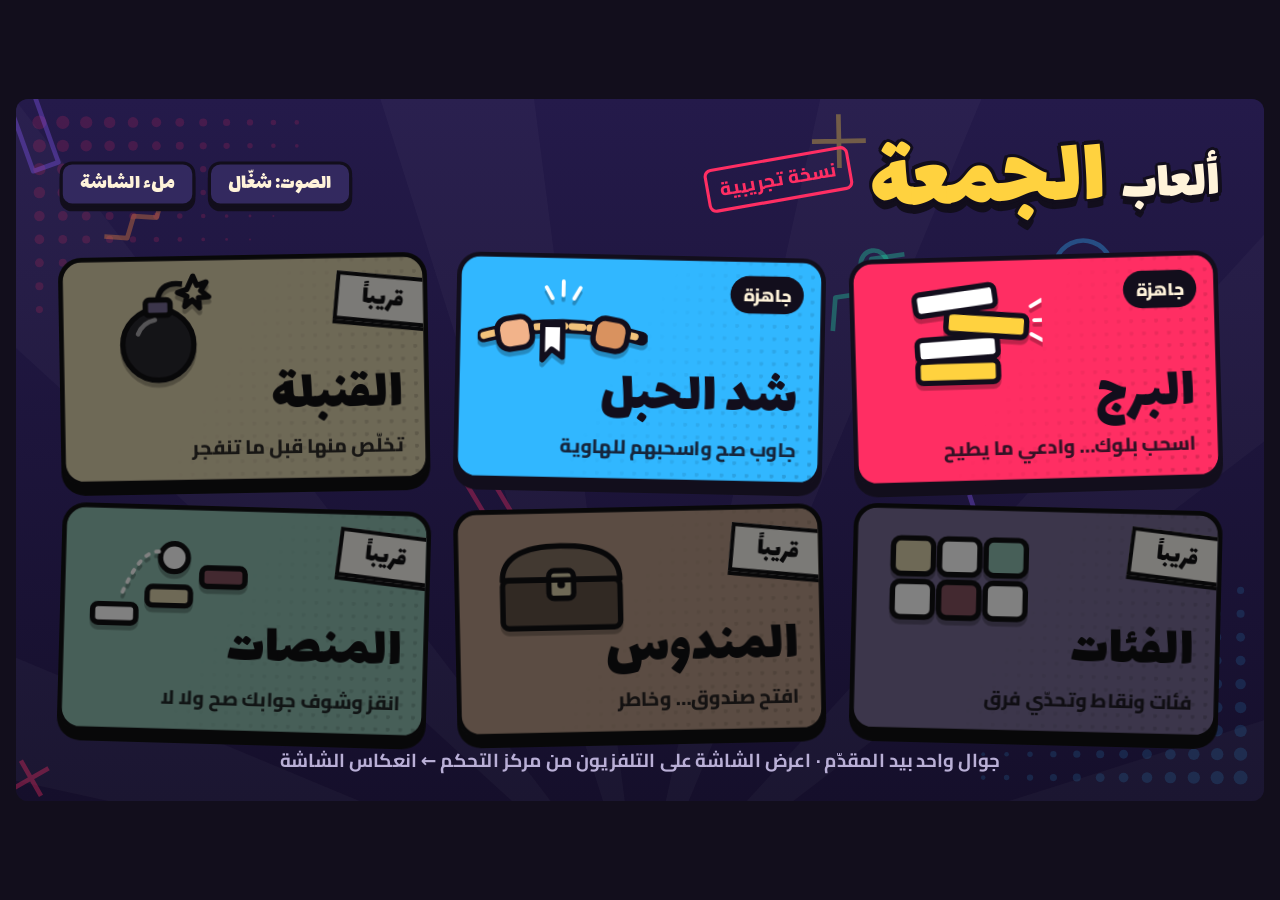
==== app/index.html @ 6bf96b6d "Add party games prototype: tower and tug of war Single-phone, TV-mirrored party quiz app shell with " ====
<!DOCTYPE html>
<html lang="ar" dir="rtl">
<head>
<meta charset="utf-8">
<meta name="viewport" content="width=device-width, initial-scale=1, viewport-fit=cover, user-scalable=no">
<meta name="apple-mobile-web-app-capable" content="yes">
<meta name="mobile-web-app-capable" content="yes">
<meta name="apple-mobile-web-app-status-bar-style" content="black-translucent">
<meta name="theme-color" content="#120E1C">
<title>ألعاب الجمعة</title>
<link rel="preconnect" href="https://fonts.googleapis.com">
<link rel="preconnect" href="https://fonts.gstatic.com" crossorigin>
<link rel="stylesheet" href="https://fonts.googleapis.com/css2?family=Cairo:wght@700;800;900&family=Lalezar&display=swap">
<link rel="stylesheet" href="css/app.css">
</head>
<body>
<!--APP-->
<div id="frame">
  <div id="wrap">
    <div id="stage" dir="rtl" lang="ar">
      <canvas id="cv"></canvas>
      <div id="ui"></div>
      <div id="fx"></div>
    </div>
  </div>
</div>
<div id="hint" dir="rtl">اقلب الجوال بالعرض عشان تكبر الشاشة</div>
<script src="js/matter.min.js"></script>
<script src="js/core.js"></script>
<script src="js/questions.js"></script>
<script src="js/ui.js"></script>
<script src="js/tower.js"></script>
<script src="js/tug.js"></script>
<script>
  document.documentElement.setAttribute('dir', 'rtl'); document.documentElement.setAttribute('lang', 'ar');
  G.boot(); G.UI.home();
  if (document.fonts && document.fonts.ready) document.fonts.ready.then(function () { if (G.scene === G.MenuScene) { var s = document.querySelector('.setup'); if (!s) G.UI.home(); } });
</script>
<!--/APP-->
</body>
</html>
---- app/css/app.css ----
/* Layout: a fixed 1600×900 game stage scaled to fit any screen (phone mirrored to a TV); comic-ink UI drawn on top of a canvas scene */
:root{
  --ink:#120E1C; --night:#17122B; --panel:#241C44; --panel2:#33295F; --paper:#FFF3DA; --mute:#B9AFD6;
  --hot:#FF2E63; --acid:#FFD23F; --mint:#1FE0A8; --sky:#31B7FF; --violet:#8B5CFF; --orange:#FF8A3D;
  --display:"Lalezar","Cairo",system-ui,sans-serif;
  --body:"Cairo",system-ui,-apple-system,"Geeza Pro",sans-serif;
  --out: 4px 0 0 var(--ink), -4px 0 0 var(--ink), 0 4px 0 var(--ink), 0 -4px 0 var(--ink), 3px 3px 0 var(--ink), -3px 3px 0 var(--ink), 3px -3px 0 var(--ink), -3px -3px 0 var(--ink);
  color-scheme:dark;
}
*{box-sizing:border-box}
html,body{height:100%}
body{margin:0;background:var(--ink);color:var(--paper);font-family:var(--body);overflow:hidden;overscroll-behavior:none;
  -webkit-user-select:none;user-select:none;-webkit-tap-highlight-color:transparent;touch-action:manipulation}
#frame{height:100%;display:grid;place-items:center;padding-block:0;
  padding-left:max(16px,env(safe-area-inset-left,0px));padding-right:max(16px,env(safe-area-inset-right,0px))}
#wrap{position:relative;overflow:hidden;border-radius:12px;max-width:100%}
#stage{position:absolute;left:0;top:0;width:1600px;height:900px;transform-origin:0 0;overflow:hidden;background:var(--night)}
#cv{position:absolute;left:0;top:0;width:1600px;height:900px;display:block}
#ui{position:absolute;inset:0;pointer-events:none}
#ui>*{pointer-events:auto}
#fx{position:absolute;inset:0;pointer-events:none;opacity:0}
#hint{display:none;position:fixed;inset:auto 0 0 0;text-align:center;font:700 14px var(--body);color:var(--mute);
  padding:10px 16px calc(10px + env(safe-area-inset-bottom,0px))}
@media (orientation:portrait) and (pointer:coarse){#hint{display:block}}
button{font-family:inherit;cursor:pointer}
button:focus-visible,input:focus-visible{outline:5px solid var(--acid);outline-offset:4px}
h1,h2,p{margin:0}

/* ---- comic buttons ---- */
.btn{font-family:var(--display);font-size:40px;line-height:1.1;color:var(--ink);background:var(--acid);border:5px solid var(--ink);
  border-radius:20px;padding:16px 38px;box-shadow:0 8px 0 var(--ink);transition:transform .08s,box-shadow .08s,filter .15s;white-space:nowrap}
.btn:hover{filter:brightness(1.08)}
.btn:active{transform:translateY(6px);box-shadow:0 2px 0 var(--ink)}
.btn.hot{background:var(--hot);color:#fff}
.btn.mint{background:var(--mint)}
.btn.dark{background:var(--panel2);color:var(--paper)}
.btn.sm{font-size:28px;padding:10px 22px;border-width:4px;border-radius:16px;box-shadow:0 6px 0 var(--ink)}
.btn.go{font-size:56px;padding:16px 80px;background:var(--hot);color:#fff;transform:rotate(-1.5deg);animation:pulse 1.6s ease-in-out infinite}

.screen{position:absolute;inset:0;display:flex;flex-direction:column;padding:34px 56px}

/* ---- home ---- */
.hhead{display:flex;justify-content:space-between;align-items:center;height:150px}
.logo{display:flex;align-items:baseline;gap:18px;font-family:var(--display);line-height:1;transform:rotate(-2deg)}
.logo .l1{font-size:70px;color:var(--paper);text-shadow:var(--out),0 10px 0 var(--ink)}
.logo .l2{font-size:124px;color:var(--acid);text-shadow:var(--out),0 12px 0 var(--ink)}
.stamp{font:800 24px var(--body);color:var(--hot);border:4px solid var(--hot);border-radius:10px;padding:2px 14px;transform:rotate(-8deg) translateY(-30px);letter-spacing:.02em}
.hbtns{display:flex;gap:16px}
.games{flex:1;min-height:0;display:grid;grid-template-columns:repeat(3,1fr);grid-template-rows:repeat(2,1fr);gap:30px 34px;padding:16px 0 10px}
.gcard{position:relative;background:var(--c);border:6px solid var(--ink);border-radius:30px;box-shadow:0 12px 0 var(--ink);min-height:0;
  transform:rotate(var(--r));text-align:start;padding:16px 28px 18px;display:flex;flex-direction:column;justify-content:flex-end;
  color:var(--ink);overflow:hidden;animation:cardIn .5s cubic-bezier(.2,1.5,.4,1) both;animation-delay:var(--d);transition:transform .15s,box-shadow .15s}
.gcard::before{content:"";position:absolute;inset:0;background:radial-gradient(circle at 2px 2px,rgba(0,0,0,.16) 2.5px,transparent 3px) 0 0/16px 16px;
  -webkit-mask:linear-gradient(120deg,transparent 45%,#000);mask:linear-gradient(120deg,transparent 45%,#000);pointer-events:none}
.gcard:not(.locked):hover{transform:rotate(0) scale(1.03)}
.gcard:active{transform:rotate(var(--r)) translateY(8px);box-shadow:0 4px 0 var(--ink)}
.gart{position:absolute;top:16px;inset-inline-end:22px;width:218px}
.gart svg{width:100%;display:block;filter:drop-shadow(0 6px 0 rgba(0,0,0,.25))}
.gname{font-family:var(--display);font-size:74px;line-height:1.05;position:relative;white-space:nowrap}
.gdesc{font:800 25px var(--body);position:relative;opacity:.85;white-space:nowrap}
.gtag{position:absolute;top:18px;inset-inline-start:22px;font:900 22px var(--body);background:var(--ink);color:var(--paper);border-radius:99px;padding:3px 16px}
.gcard.locked{filter:saturate(.25) brightness(.5)}
.soon{position:absolute;top:22px;inset-inline-start:-10px;font-family:var(--display);font-size:34px;background:var(--paper);color:var(--ink);
  border:5px solid var(--ink);padding:0 30px;transform:rotate(6deg);box-shadow:0 5px 0 var(--ink)}
.gcard.nope{animation:nope .35s}
.hfoot{text-align:center;font:700 24px var(--body);color:var(--mute);height:40px}

/* ---- setup ---- */
.shead{display:flex;align-items:center;gap:30px;height:140px}
.stitle{flex:1}
.stitle h1{font-family:var(--display);font-weight:400;font-size:92px;line-height:1;color:var(--acid);text-shadow:var(--out),0 10px 0 var(--ink)}
.stitle p{font:700 25px/1.5 var(--body);color:var(--mute);max-width:1150px;padding-top:6px}
.sgrid{flex:1;display:flex;gap:30px;align-items:stretch;min-height:0;padding-top:14px}
.panel{background:var(--panel);border:5px solid var(--ink);border-radius:26px;box-shadow:0 10px 0 var(--ink);padding:22px 26px;width:440px;display:flex;flex-direction:column;gap:18px}
.panel.grow{flex:1;width:auto;min-width:0}
.phead{display:flex;justify-content:space-between;align-items:center}
.phead h2{font-family:var(--display);font-weight:400;font-size:46px;line-height:1}
.seg{display:flex;background:var(--ink);border-radius:14px;padding:5px;gap:5px}
.seg button{border:0;background:transparent;color:var(--paper);font:800 24px var(--body);padding:6px 16px;border-radius:10px}
.seg button.on{background:var(--acid);color:var(--ink)}
.tnames{display:flex;flex-direction:column;gap:16px}
.tnames label{display:flex;align-items:center;gap:14px}
.tnames i{width:40px;height:40px;border-radius:12px;background:var(--c);border:5px solid var(--ink);flex:none;transform:rotate(-6deg)}
.tnames input{flex:1;min-width:0;font:800 34px var(--body);background:var(--ink);color:var(--paper);border:5px solid var(--c);border-radius:16px;padding:8px 18px;
  -webkit-user-select:text;user-select:text}
.styles{display:grid;grid-template-columns:repeat(4,1fr);gap:18px;align-content:start}
.styles.c3{grid-template-columns:repeat(3,1fr);padding:0 40px}
.stile{position:relative;background:var(--ink);border:5px solid var(--ink);border-radius:18px;padding:0;overflow:hidden;color:var(--paper);
  display:flex;flex-direction:column;transition:transform .12s;box-shadow:0 6px 0 var(--ink)}
.stile canvas{width:100%;display:block;aspect-ratio:16/9}
.stile span{font-family:var(--display);font-size:29px;padding:4px 8px 6px;line-height:1.1}
.stile em{position:absolute;top:8px;inset-inline-start:8px;font:900 18px var(--body);font-style:normal;background:var(--hot);color:#fff;border-radius:99px;padding:0 12px;border:3px solid var(--ink)}
.stile.on{border-color:var(--acid);transform:translateY(-6px) rotate(-1.5deg);box-shadow:0 12px 0 var(--ink)}
.stile.on span{background:var(--acid);color:var(--ink)}
.sgo{display:flex;justify-content:center;padding-top:22px;height:128px}

/* ---- HUD ---- */
.tcard{position:absolute;width:350px;height:96px;padding:0 20px;background:var(--panel);border:5px solid var(--ink);border-radius:22px;box-shadow:0 8px 0 var(--ink);
  display:flex;align-items:center;gap:14px;transition:transform .25s cubic-bezier(.2,1.6,.4,1),background .2s;pointer-events:none}
.tcard .sw{width:30px;height:30px;border-radius:9px;background:var(--c);border:4px solid var(--ink);flex:none;transform:rotate(-6deg)}
.tcard .nm{font:900 30px var(--body);flex:1;min-width:0;white-space:nowrap;overflow:hidden;text-overflow:ellipsis}
.tcard .sc{font-family:var(--display);font-size:58px;line-height:1;color:var(--c);font-variant-numeric:tabular-nums}
.tcard.turn{background:var(--c);color:var(--ink);transform:scale(1.07) rotate(-1.5deg)}
.tcard.turn .sc{color:var(--ink)} .tcard.turn .sw{background:var(--ink)}
.tcard.dead{filter:grayscale(1) brightness(.55)}
.tcard.bump .sc{animation:bump .5s}
.menubtn{position:absolute;top:22px;left:22px;width:64px;height:64px;border-radius:18px;background:var(--panel2);border:5px solid var(--ink);box-shadow:0 6px 0 var(--ink);
  display:flex;flex-direction:column;justify-content:center;align-items:center;gap:6px;padding:0}
.menubtn i{width:28px;height:5px;border-radius:3px;background:var(--paper)}
.sticker{position:absolute;font-family:var(--display);font-size:40px;line-height:1.15;background:var(--paper);color:var(--ink);border:5px solid var(--ink);
  border-radius:18px;padding:8px 24px;box-shadow:0 7px 0 var(--ink);transform:rotate(-2deg);text-align:center;pointer-events:none}
.sticker b{font-weight:400;color:var(--c);text-shadow:2px 2px 0 var(--ink)}
.sticker small{display:block;font:800 22px var(--body);opacity:.75}
.sticker.pop{animation:cardIn .4s cubic-bezier(.2,1.6,.4,1) both}
.legend{position:absolute;left:30px;bottom:34px;width:330px;background:rgba(18,14,28,.72);border:4px solid var(--ink);border-radius:20px;padding:14px 18px;
  display:flex;flex-direction:column;gap:8px;font:800 23px var(--body);pointer-events:none}
.legend div{display:flex;align-items:center;gap:12px}
.legend i{width:54px;font-family:var(--display);font-style:normal;font-size:26px;text-align:center;color:var(--ink);background:var(--c);border:3px solid var(--ink);border-radius:9px;line-height:1.25}
.legend p{font:700 20px/1.4 var(--body);color:var(--mute);padding-top:4px}
.toast{position:absolute;left:50%;bottom:120px;transform:translateX(-50%);background:var(--ink);color:var(--paper);font:800 28px var(--body);
  border:4px solid var(--paper);border-radius:99px;padding:8px 30px;animation:toast 1.9s both;pointer-events:none;white-space:nowrap;z-index:9}

/* ---- tug power picker ---- */
.powers{position:absolute;left:0;right:0;bottom:26px;display:flex;flex-direction:column;align-items:center;gap:14px;animation:riseIn .35s cubic-bezier(.2,1.4,.4,1) both;pointer-events:none}
.powers .who{font-family:var(--display);font-size:42px;background:var(--paper);color:var(--ink);border:5px solid var(--ink);border-radius:16px;padding:2px 26px;box-shadow:0 6px 0 var(--ink);transform:rotate(-1.5deg)}
.powers .who b{font-weight:400;color:var(--c);text-shadow:2px 2px 0 var(--ink)}
.powers .row{display:flex;gap:22px;pointer-events:auto}
.pbtn{width:300px;border:5px solid var(--ink);border-radius:22px;box-shadow:0 8px 0 var(--ink);background:var(--zc);color:var(--ink);padding:8px 14px 10px;
  display:flex;flex-direction:column;align-items:center;transition:transform .08s,box-shadow .08s}
.pbtn:active{transform:translateY(6px);box-shadow:0 2px 0 var(--ink)}
.pbtn b{font-family:var(--display);font-weight:400;font-size:46px;line-height:1.1}
.pbtn span{font:900 23px var(--body)}
.vs{position:absolute;inset:0;display:flex;align-items:center;justify-content:center;gap:40px;pointer-events:none}
.vs .n{font-family:var(--display);font-size:110px;color:var(--c);text-shadow:var(--out),0 12px 0 var(--ink);animation:slamR .5s cubic-bezier(.2,1.5,.4,1) both}
.vs .n:last-child{animation-name:slamL}
.vs .x{font-family:var(--display);font-size:90px;background:var(--acid);color:var(--ink);border:7px solid var(--ink);border-radius:50%;width:170px;height:170px;display:grid;place-items:center;
  box-shadow:0 10px 0 var(--ink);animation:cardIn .5s .25s cubic-bezier(.2,1.8,.4,1) both}
.vs.out{animation:fadeOut .3s both}

/* ---- overlays ---- */
.ov{position:absolute;inset:0;background:rgba(10,7,20,.74);display:grid;place-items:center;animation:fadeIn .2s both;z-index:5}
.ov.out{animation:fadeOut .26s both}
.ov.out .qcard{animation:cardOut .26s both}
.qcard{position:relative;width:1120px;min-height:500px;background:var(--paper);color:var(--ink);border:7px solid var(--ink);border-radius:38px;
  box-shadow:0 14px 0 var(--ink),0 40px 90px rgba(0,0,0,.55);padding:62px 60px 40px;display:flex;flex-direction:column;align-items:center;justify-content:center;gap:22px;text-align:center;
  animation:cardIn .45s cubic-bezier(.2,1.4,.4,1) both;
  background-image:radial-gradient(circle at 3px 3px,rgba(18,14,28,.09) 3px,transparent 3.5px);background-size:20px 20px}
.qcard .pts{position:absolute;top:-44px;inset-inline-start:46px;font-family:var(--display);font-size:76px;line-height:1.05;background:var(--zc);border:6px solid var(--ink);
  border-radius:22px;padding:0 30px;transform:rotate(5deg);box-shadow:0 8px 0 var(--ink)}
.qcard .cat{position:absolute;top:-28px;inset-inline-end:46px;font:900 30px var(--body);background:var(--ink);color:var(--paper);border-radius:99px;padding:6px 28px;transform:rotate(-2deg)}
.qwho{font:800 30px var(--body);opacity:.8}
.qwho b{background:var(--c);border:3px solid var(--ink);border-radius:10px;padding:0 12px;font-weight:900}
.qtext{font:900 54px/1.5 var(--body);text-wrap:balance}
.qans{font-family:var(--display);font-size:78px;line-height:1.15;background:var(--ink);color:var(--mint);border-radius:22px;padding:10px 44px 14px;animation:cardIn .4s cubic-bezier(.2,1.6,.4,1) both;transform:rotate(-1deg)}
.qans small{display:block;font:800 22px var(--body);color:var(--mute)}
.tbar{position:relative;width:100%;height:34px;border:5px solid var(--ink);border-radius:99px;overflow:hidden;background:#fff}
.tbar i{position:absolute;inset:0;background:var(--mint);transform-origin:right center;transition:transform .1s linear}
.tbar.low i{background:var(--hot)}
.tbar span{position:absolute;inset:0;display:grid;place-items:center;font:900 21px/1 var(--body);font-variant-numeric:tabular-nums}
.qbtns{display:flex;gap:26px;padding-top:6px}
.pcard{background:var(--panel);border:6px solid var(--ink);border-radius:32px;box-shadow:0 12px 0 var(--ink);padding:34px 60px 44px;display:flex;flex-direction:column;gap:20px;align-items:stretch;text-align:center;animation:cardIn .35s cubic-bezier(.2,1.4,.4,1) both}
.pcard h2{font-family:var(--display);font-weight:400;font-size:70px;color:var(--acid);text-shadow:var(--out)}
.rcard{width:980px;background:var(--panel);border:7px solid var(--ink);border-radius:38px;box-shadow:0 14px 0 var(--ink),0 40px 90px rgba(0,0,0,.55);padding:34px 56px 44px;
  display:flex;flex-direction:column;align-items:center;gap:14px;text-align:center;animation:cardIn .5s cubic-bezier(.2,1.5,.4,1) both}
.rkick{font:900 30px var(--body);background:var(--hot);color:#fff;border:4px solid var(--ink);border-radius:12px;padding:0 20px;transform:rotate(-3deg)}
.rcard h1{font-family:var(--display);font-weight:400;font-size:112px;line-height:1.1;color:var(--c);text-shadow:var(--out),0 12px 0 var(--ink)}
.rcard p{font:800 30px var(--body);color:var(--mute)}
.rrows{width:100%;display:flex;flex-direction:column;gap:12px;padding:10px 0 16px}
.rrow{display:flex;align-items:center;gap:16px;background:var(--ink);border-radius:18px;padding:8px 22px;font:900 34px var(--body)}
.rrow i{width:30px;height:30px;border-radius:9px;background:var(--c);flex:none;transform:rotate(-6deg)}
.rrow span{flex:1;text-align:start}
.rrow em{font:800 22px var(--body);font-style:normal;background:var(--hot);color:#fff;border-radius:99px;padding:0 14px}
.rrow b{font-family:var(--display);font-weight:400;font-size:50px;color:var(--c);font-variant-numeric:tabular-nums;line-height:1}
.rbtns{display:flex;gap:24px}

@keyframes fadeIn{from{opacity:0}to{opacity:1}}
@keyframes fadeOut{to{opacity:0}}
@keyframes cardIn{from{opacity:0;transform:scale(.6) rotate(-6deg)}to{opacity:1}}
@keyframes cardOut{to{opacity:0;transform:scale(.8) translateY(80px) rotate(4deg)}}
@keyframes riseIn{from{opacity:0;transform:translateY(80px)}to{opacity:1}}
@keyframes pulse{50%{transform:rotate(-1.5deg) scale(1.05)}}
@keyframes nope{25%{transform:rotate(var(--r)) translateX(-12px)}75%{transform:rotate(var(--r)) translateX(12px)}}
@keyframes bump{30%{transform:scale(1.45) rotate(-6deg)}}
@keyframes toast{0%{opacity:0;transform:translate(-50%,30px)}12%,80%{opacity:1;transform:translate(-50%,0)}100%{opacity:0;transform:translate(-50%,-10px)}}
@keyframes slamR{from{opacity:0;transform:translateX(700px) rotate(8deg)}to{opacity:1;transform:rotate(-3deg)}}
@keyframes slamL{from{opacity:0;transform:translateX(-700px) rotate(-8deg)}to{opacity:1;transform:rotate(3deg)}}
@media (prefers-reduced-motion:reduce){.btn.go{animation:none}}
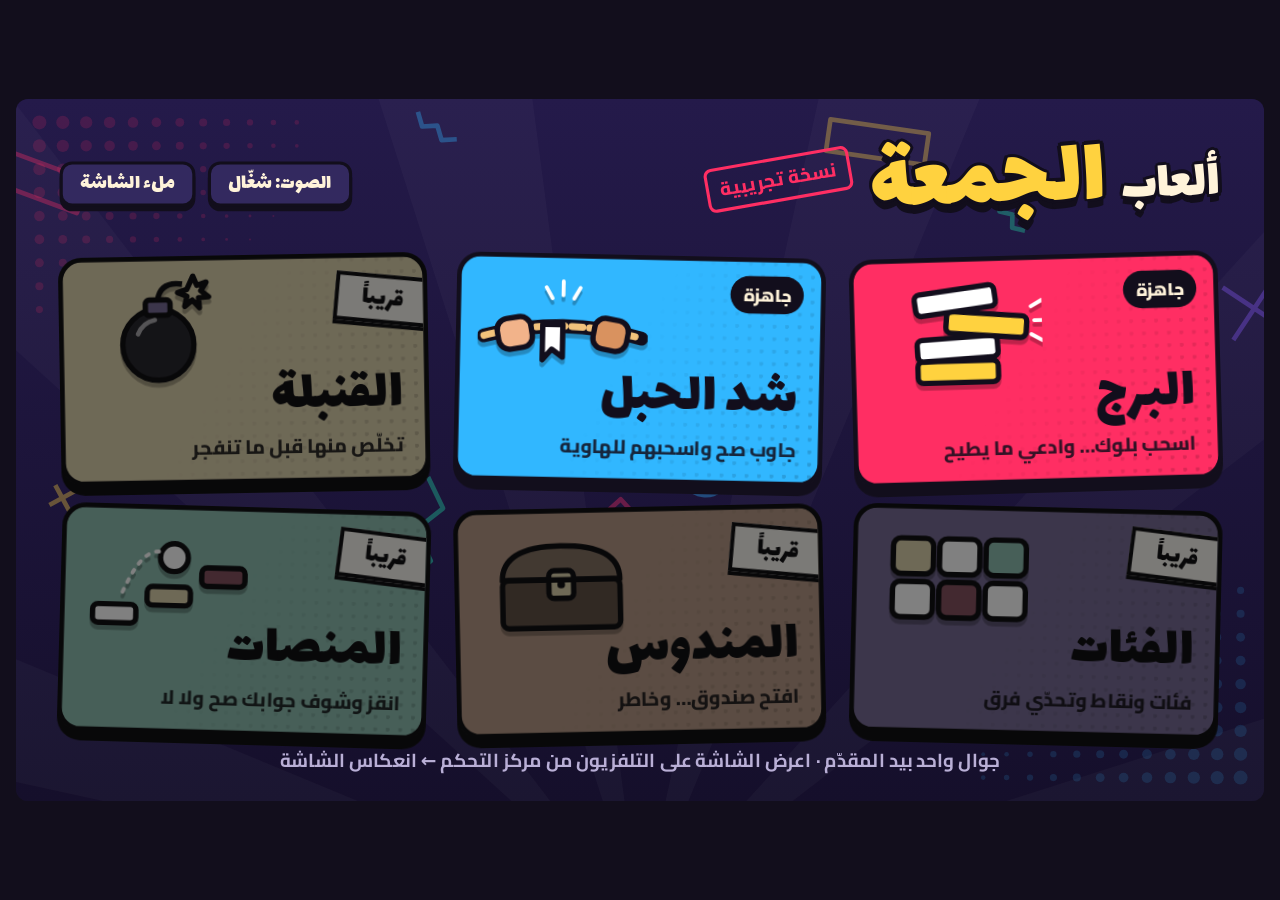
==== commit 6cb01585: "Add question control panel and media questions backed by Supabase - admin.html: sign in, add a quest" ====
--- a/app/index.html
+++ b/app/index.html
@@ -27,13 +27,14 @@
 <div id="hint" dir="rtl">اقلب الجوال بالعرض عشان تكبر الشاشة</div>
 <script src="js/matter.min.js"></script>
 <script src="js/core.js"></script>
+<script src="js/config.js"></script>
 <script src="js/questions.js"></script>
 <script src="js/ui.js"></script>
 <script src="js/tower.js"></script>
 <script src="js/tug.js"></script>
 <script>
   document.documentElement.setAttribute('dir', 'rtl'); document.documentElement.setAttribute('lang', 'ar');
-  G.boot(); G.UI.home();
+  G.boot(); G.UI.home(); G.Q.load();
   if (document.fonts && document.fonts.ready) document.fonts.ready.then(function () { if (G.scene === G.MenuScene) { var s = document.querySelector('.setup'); if (!s) G.UI.home(); } });
 </script>
 <!--/APP-->
--- a/app/css/app.css
+++ b/app/css/app.css
@@ -71,17 +71,22 @@
 .stitle h1{font-family:var(--display);font-weight:400;font-size:92px;line-height:1;color:var(--acid);text-shadow:var(--out),0 10px 0 var(--ink)}
 .stitle p{font:700 25px/1.5 var(--body);color:var(--mute);max-width:1150px;padding-top:6px}
 .sgrid{flex:1;display:flex;gap:30px;align-items:stretch;min-height:0;padding-top:14px}
-.panel{background:var(--panel);border:5px solid var(--ink);border-radius:26px;box-shadow:0 10px 0 var(--ink);padding:22px 26px;width:440px;display:flex;flex-direction:column;gap:18px}
+.panel{background:var(--panel);border:5px solid var(--ink);border-radius:26px;box-shadow:0 10px 0 var(--ink);padding:18px 24px;width:500px;display:flex;flex-direction:column;gap:10px}
 .panel.grow{flex:1;width:auto;min-width:0}
 .phead{display:flex;justify-content:space-between;align-items:center}
 .phead h2{font-family:var(--display);font-weight:400;font-size:46px;line-height:1}
 .seg{display:flex;background:var(--ink);border-radius:14px;padding:5px;gap:5px}
 .seg button{border:0;background:transparent;color:var(--paper);font:800 24px var(--body);padding:6px 16px;border-radius:10px}
 .seg button.on{background:var(--acid);color:var(--ink)}
-.tnames{display:flex;flex-direction:column;gap:16px}
+.tnames{display:flex;flex-direction:column;gap:8px}
+.h2s{font-size:36px!important}
+.callbtn{border:4px solid var(--ink);background:var(--panel2);color:var(--paper);font:800 21px var(--body);border-radius:12px;padding:2px 16px}
+.cats{display:grid;grid-template-columns:repeat(3,1fr);gap:6px;flex:1;min-height:0;overflow-y:auto;align-content:start}
+.cchip{font:800 18px/1.6 var(--body);border:3px solid var(--ink);background:var(--ink);color:var(--mute);border-radius:99px;padding:0 4px;white-space:nowrap;text-align:center}
+.cchip.on{background:var(--mint);color:var(--ink)}
 .tnames label{display:flex;align-items:center;gap:14px}
 .tnames i{width:40px;height:40px;border-radius:12px;background:var(--c);border:5px solid var(--ink);flex:none;transform:rotate(-6deg)}
-.tnames input{flex:1;min-width:0;font:800 34px var(--body);background:var(--ink);color:var(--paper);border:5px solid var(--c);border-radius:16px;padding:8px 18px;
+.tnames input{flex:1;min-width:0;font:800 28px var(--body);background:var(--ink);color:var(--paper);border:5px solid var(--c);border-radius:16px;padding:1px 16px;
   -webkit-user-select:text;user-select:text}
 .styles{display:grid;grid-template-columns:repeat(4,1fr);gap:18px;align-content:start}
 .styles.c3{grid-template-columns:repeat(3,1fr);padding:0 40px}
@@ -151,6 +156,13 @@
 .qwho{font:800 30px var(--body);opacity:.8}
 .qwho b{background:var(--c);border:3px solid var(--ink);border-radius:10px;padding:0 12px;font-weight:900}
 .qtext{font:900 54px/1.5 var(--body);text-wrap:balance}
+.qmwrap{display:flex;justify-content:center;width:100%}
+.qmwrap:empty{display:none}
+.qmedia{max-height:330px;max-width:100%;border:6px solid var(--ink);border-radius:22px;background:var(--ink);display:block}
+.qaudio{width:620px;height:64px}
+.qcard.hasmedia{padding-top:52px;gap:14px}
+.qcard.hasmedia .qtext{font-size:42px;line-height:1.35}
+.qcard.hasmedia .qans{font-size:58px;padding:4px 36px 8px}
 .qans{font-family:var(--display);font-size:78px;line-height:1.15;background:var(--ink);color:var(--mint);border-radius:22px;padding:10px 44px 14px;animation:cardIn .4s cubic-bezier(.2,1.6,.4,1) both;transform:rotate(-1deg)}
 .qans small{display:block;font:800 22px var(--body);color:var(--mute)}
 .tbar{position:relative;width:100%;height:34px;border:5px solid var(--ink);border-radius:99px;overflow:hidden;background:#fff}
